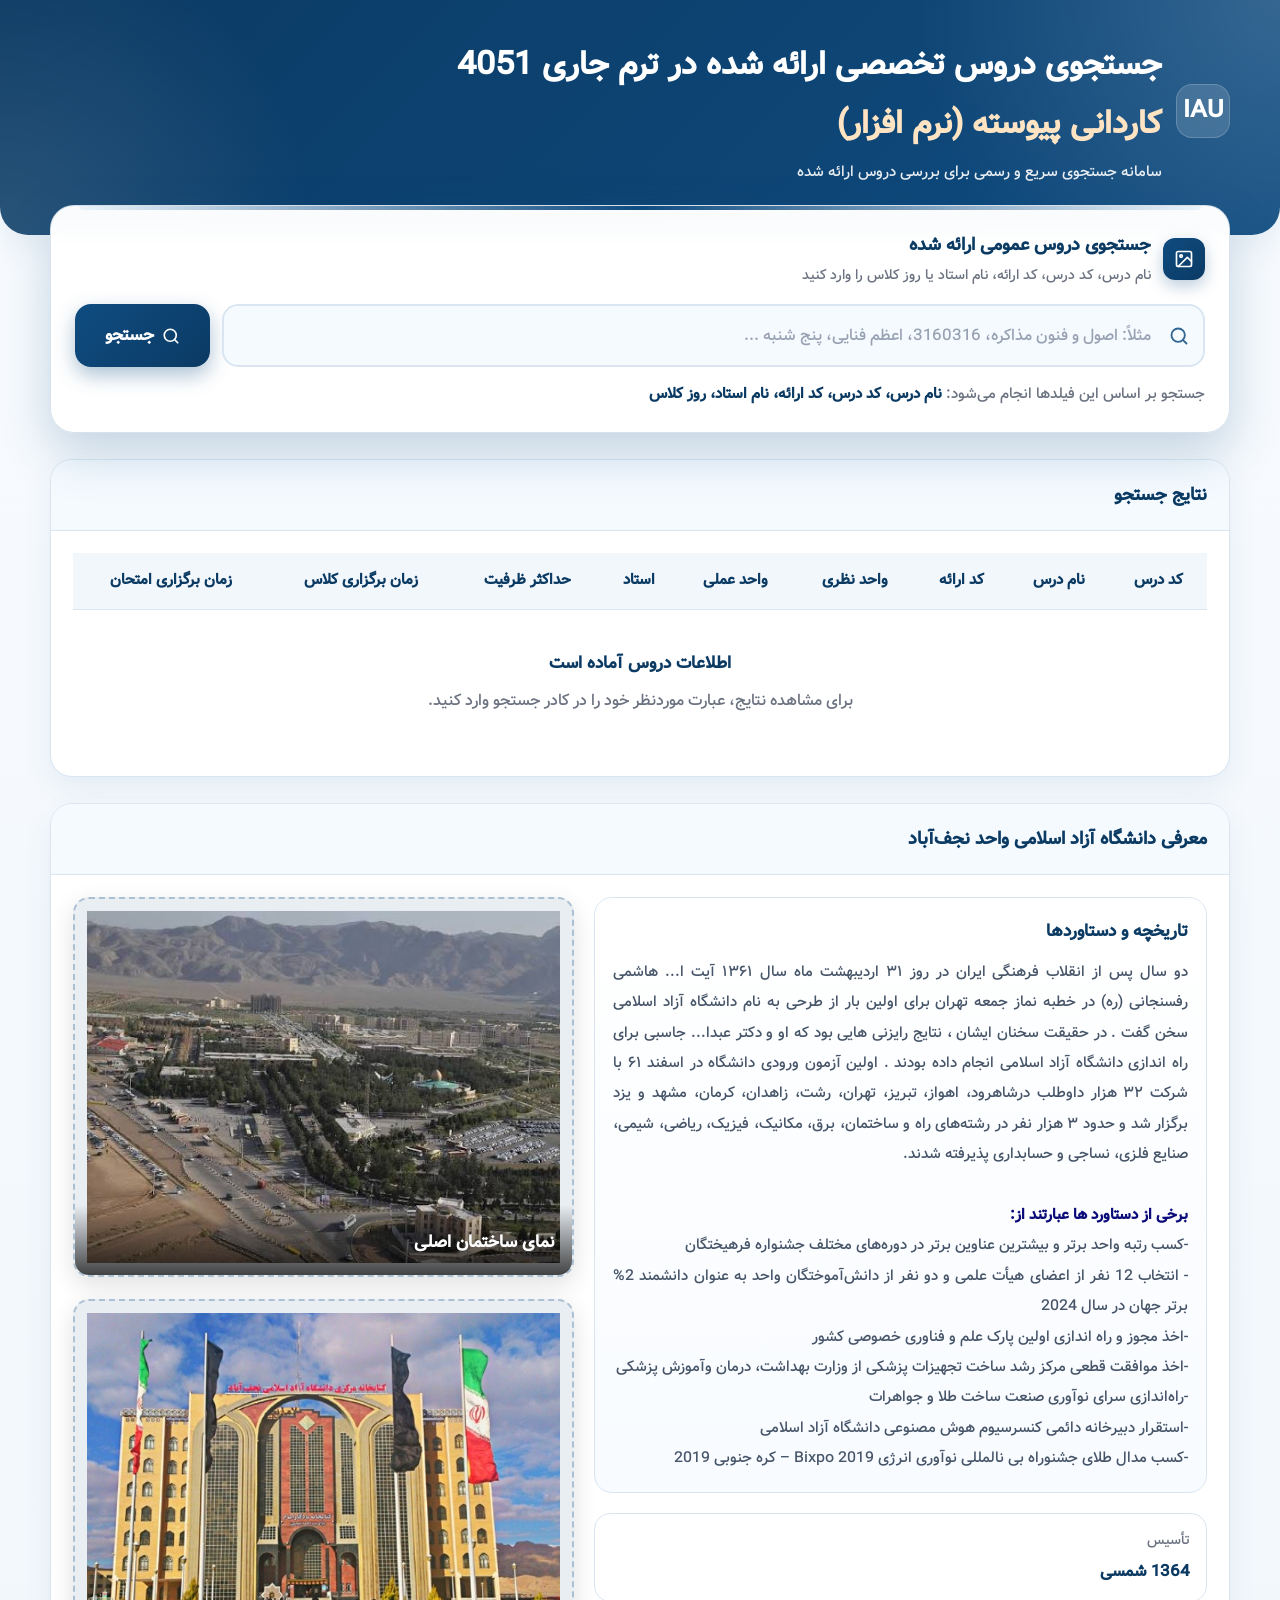
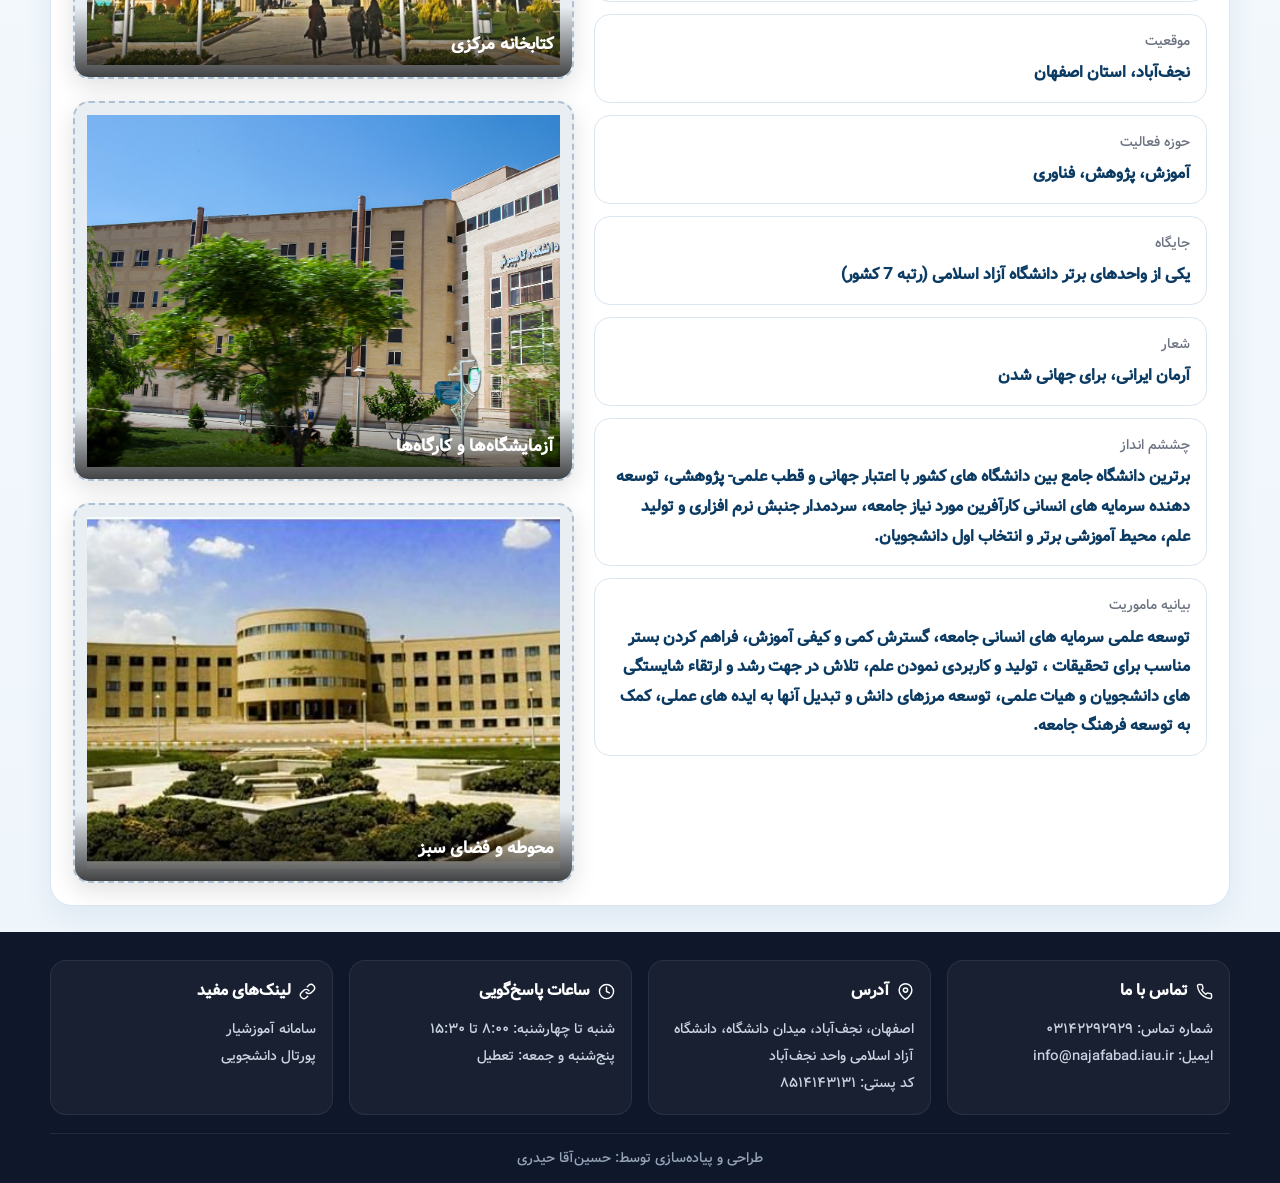
==== index.html @ 18e6585a "first commit" ====
<!DOCTYPE html>
<html lang="fa" dir="rtl">
<head>
  <meta charset="UTF-8" />
  <meta name="viewport" content="width=device-width, initial-scale=1.0" />
  <meta name="description" content="جستجوی سریع و رسمی دروس ارائه شده ترم 4051 دانشگاه آزاد اسلامی واحد نجف‌آباد؛ جستجو بر اساس نام درس، کد درس، نام استاد و روز کلاس." />
  <title>دروس تخصصی کاردانی پیوسته | ترم4051</title>

  <link rel="stylesheet" href="./style.css">

  <!-- <link rel="preconnect" href="https://fonts.googleapis.com">
  <link rel="preconnect" href="https://fonts.gstatic.com" crossorigin>
  <link href="https://fonts.googleapis.com/css2?family=Vazirmatn:wght@300;400;500;600;700;800&display=swap" rel="stylesheet"> -->

</head>
<body>

  <!-- ================= Header ================= -->
  <header class="hero">
    <div class="container hero-content">
      <div class="brand">
        <div class="brand-badge">IAU</div>
        <div class="brand-title">
          <h1>
            جستجوی دروس تخصصی ارائه شده در ترم جاری 4051
            <br>
            <strong style="color: bisque;">کاردانی پیوسته (نرم افزار)</strong>
          </h1>
          <p>سامانه جستجوی سریع و رسمی برای بررسی دروس ارائه شده</p>
        </div>
      </div>
    </div>
  </header>

  <main class="container">

    <!-- ================= Search ================= -->
    <section class="search-card" role="search">
      <div class="search-label">
        <span class="search-label-icon" aria-hidden="true">
          <svg width="20" height="20" viewBox="0 0 24 24" fill="none" stroke="currentColor" stroke-width="2" stroke-linecap="round" stroke-linejoin="round">
            <rect x="3" y="3" width="18" height="18" rx="2" ry="2"/>
            <circle cx="8.5" cy="8.5" r="1.5"/>
            <polyline points="21 15 16 10 5 21"/>
          </svg>
        </span>
        <div>
          <h2>جستجوی دروس عمومی ارائه شده</h2>
          <p>نام درس، کد درس، کد ارائه، نام استاد یا روز کلاس را وارد کنید</p>
        </div>
      </div>

      <div class="search-row">
        <div class="search-field">
          <span class="search-icon" aria-hidden="true">
            <svg width="20" height="20" viewBox="0 0 24 24" fill="none" stroke="currentColor" stroke-width="2.2" stroke-linecap="round" stroke-linejoin="round">
              <circle cx="11" cy="11" r="8"/>
              <line x1="21" y1="21" x2="16.65" y2="16.65"/>
            </svg>
          </span>
          <input
            type="text"
            id="searchInput"
            class="search-input"
            aria-label="عبارت جستجو"
            placeholder="مثلاً: اصول و فنون مذاکره، 3160316، اعظم فنایی، پنج شنبه ..."
          />
        </div>
        <button class="search-button" type="button" aria-label="انجام جستجو" id="searchButton">
          <svg width="18" height="18" viewBox="0 0 24 24" fill="none" stroke="currentColor" stroke-width="2.2" stroke-linecap="round" stroke-linejoin="round">
            <circle cx="11" cy="11" r="8"/>
            <line x1="21" y1="21" x2="16.65" y2="16.65"/>
          </svg>
          جستجو
        </button>
      </div>

      <!-- <div class="search-chips">
        <button type="button" class="chip" data-value="تحلیل و طراحی نرم افزار">تحلیل و طراحی نرم افزار</button>
        <button type="button" class="chip" data-value="7000031549">کد درس: 7000031549</button>
        <button type="button" class="chip" data-value="بهار ظاهردوست">بهار ظاهردوست</button>
        <button type="button" class="chip" data-value="پنج شنبه">پنج شنبه</button>
      </div> -->

      <div class="search-help">
        جستجو بر اساس این فیلدها انجام می‌شود:
        <strong>نام درس، کد درس، کد ارائه، نام استاد، روز کلاس</strong>
      </div>
    </section>

    <!-- ================= Table ================= -->
    <section class="section">
      <div class="section-header">
        <h2>نتایج جستجو</h2>
      </div>
      <div class="section-body">
        <div class="table-wrapper">
          <table>
            <thead>
              <tr>
                <th>کد درس</th>
                <th>نام درس</th>
                <th>کد ارائه</th>
                <th>واحد نظری</th>
                <th>واحد عملی</th>
                <th>استاد</th>
                <th>حداکثر ظرفیت</th>
                <th>زمان برگزاری کلاس</th>
                <th>زمان برگزاری امتحان</th>
              </tr>
            </thead>
            <tbody id="resultsBody">
              <!-- نتایج سرچ اینجا اضافه می‌شوند -->
            </tbody>
          </table>
        </div>

        <div class="empty-state" id="emptyState">
          <strong id="emptyStateTitle">در حال آماده‌سازی اطلاعات...</strong>
          <span id="emptyStateText">
            لطفاً چند لحظه صبر کنید تا فهرست دروس بارگیری شود.
          </span>
        </div>
      </div>
    </section>

    <!-- ================= About IAU Najafabad ================= -->
    <section class="section">
      <div class="section-header">
        <h2>معرفی دانشگاه آزاد اسلامی واحد نجف‌آباد</h2>
      </div>
      <div class="section-body about-grid">
        <div class="about-main">
          <div class="about-box">
            <h3>تاریخچه و دستاوردها</h3>
            <p>
              دو سال پس از انقلاب فرهنگی ایران در روز ۳۱ اردیبهشت ماه سال ۱۳۶۱ آیت ا... هاشمی رفسنجانی (ره) در خطبه نماز جمعه تهران برای اولین بار از طرحی به نام دانشگاه آزاد اسلامی سخن گفت . در حقیقت سخنان ایشان ، نتایج رایزنی هایی بود که او و دکتر عبدا... جاسبی برای راه اندازی دانشگاه آزاد اسلامی انجام داده بودند .

اولین آزمون ورودی دانشگاه در اسفند ۶۱ با شرکت ۳۲ هزار داوطلب درشاهرود، اهواز، تبریز، تهران، رشت، زاهدان، کرمان، مشهد و یزد برگزار شد و حدود ۳ هزار نفر در رشته‌های راه و ساختمان، برق، مکانیک، فیزیک، ریاضی، شیمی، صنایع فلزی، نساجی و حسابداری پذیرفته شدند.
              <br><br>
              <Strong style="color: rgb(11, 11, 122);">برخی از دستاورد ها عبارتند از:</Strong>
              <br>
              -کسب رتبه واحد برتر و بیشترین عناوین برتر در دوره‌های مختلف جشنواره فرهیختگان
              <br>
              - انتخاب 12 نفر از اعضای هیأت علمی و دو نفر از دانش‌آموختگان واحد به عنوان دانشمند 2% برتر جهان در سال 2024
              <br>
              -اخذ مجوز و راه اندازی اولین پارک علم و فناوری خصوصی کشور
              <br>
              -اخذ موافقت قطعی مرکز رشد ساخت تجهیزات پزشکی از وزارت بهداشت، درمان وآموزش پزشکی
              <br>
              -راه‌اندازی سرای نوآوری صنعت ساخت طلا و جواهرات
              <br>
              -استقرار دبیرخانه دائمی کنسرسیوم هوش مصنوعی دانشگاه آزاد اسلامی
              <br>
              -کسب مدال طلای جشنوراه بی نالمللی نوآوری انرژی Bixpo 2019 – کره جنوبی 2019

            </p>
          </div>

          <div class="stats">
            <div class="stat-item">
              <span>تأسیس</span>
              <strong>1364 شمسی</strong>
            </div>
            <div class="stat-item">
              <span>موقعیت</span>
              <strong>نجف‌آباد، استان اصفهان</strong>
            </div>
            <div class="stat-item">
              <span>حوزه فعالیت</span>
              <strong>آموزش، پژوهش، فناوری</strong>
            </div>
            <div class="stat-item">
              <span>جایگاه</span>
              <strong>یکی از واحدهای برتر دانشگاه آزاد اسلامی (رتبه 7 کشور)</strong>
            </div>
            <div class="stat-item">
              <span>شعار</span>
              <strong>آرمان ایرانی، برای جهانی شدن</strong>
            </div>
            <div class="stat-item">
              <span>چششم انداز</span>
              <strong>برترین دانشگاه جامع بین دانشگاه های کشور با اعتبار جهانی و قطب علمی- پژوهشی، توسعه دهنده سرمایه های انسانی کارآفرین مورد نیاز جامعه، سردمدار جنبش نرم افزاری و تولید علم، محیط آموزشی برتر و انتخاب اول دانشجویان.</strong>
            </div>
            <div class="stat-item">
              <span> بیانیه ماموریت</span>
              <strong>توسعه علمی سرمایه های انسانی جامعه، گسترش کمی و کیفی آموزش، فراهم کردن بستر مناسب برای تحقیقات ، تولید و كاربردی نمودن علم، تلاش در جهت رشد و ارتقاء شایستگی های دانشجویان و هیات علمی، توسعه مرزهای دانش و تبدیل آنها به ایده های عملی، کمک به توسعه فرهنگ جامعه.</strong>
            </div>
          </div>
        </div>

        <!-- گالری عکس‌های محیط دانشگاه -->
<div class="about-photos" style="
  display: grid;
  grid-template-columns: 1fr;
  gap: 22px;
  width: 100%;
  max-width: 900px;
  margin: 0 auto;
">

  <!-- عکس 1 -->
  <div class="about-photo" style="
    position: relative;
    width: 100%;
    height: clamp(220px, 32vw, 380px);
    overflow: hidden;
    border-radius: 16px;
    background: #e9eef3;
    box-shadow: 0 8px 24px rgba(0, 0, 0, 0.12);
  ">
    <img 
      src="./static/imgs/images1.jpg" 
      alt="نمای ساختمان اصلی دانشگاه آزاد نجف‌آباد"
      loading="lazy"
      style="
        width: 100%;
        height: 100%;
        display: block;
        object-fit: cover;
        object-position: center;
      "
    />

    <div style="
      position: absolute;
      inset: auto 0 0 0;
      padding: 22px 18px 16px;
      color: #fff;
      background: linear-gradient(to top, rgba(0, 0, 0, 0.72), transparent);
      font-size: 17px;
      font-weight: 700;
      text-align: right;
    ">
      نمای ساختمان اصلی
    </div>
  </div>

  <!-- عکس 2 -->
  <div class="about-photo" style="
      position: relative;
      width: 100%;
      height: clamp(220px, 32vw, 380px);
      overflow: hidden;
      border-radius: 16px;
      background: #e9eef3;
      box-shadow: 0 8px 24px rgba(0, 0, 0, 0.12);
    ">
      <img 
        src="./static/imgs/636139595465406327.jpg" 
        alt="کتابخانه مرکزی دانشگاه"
        loading="lazy"
        style="
          width: 100%;
          height: 100%;
          display: block;
          object-fit: cover;
          object-position: center;
        "
      />

      <div style="
        position: absolute;
        inset: auto 0 0 0;
        padding: 22px 18px 16px;
        color: #fff;
        background: linear-gradient(to top, rgba(0, 0, 0, 0.72), transparent);
        font-size: 17px;
        font-weight: 700;
        text-align: right;
      ">
        کتابخانه مرکزی
      </div>
    </div>

    <!-- عکس 3 -->
    <div class="about-photo" style="
      position: relative;
      width: 100%;
      height: clamp(220px, 32vw, 380px);
      overflow: hidden;
      border-radius: 16px;
      background: #e9eef3;
      box-shadow: 0 8px 24px rgba(0, 0, 0, 0.12);
    ">
      <img 
        src="./static/imgs/image.jpg" 
        alt="آزمایشگاه‌ها و کارگاه‌های تخصصی دانشگاه"
        loading="lazy"
        style="
          width: 100%;
          height: 100%;
          display: block;
          object-fit: cover;
          object-position: center;
        "
      />

      <div style="
        position: absolute;
        inset: auto 0 0 0;
        padding: 22px 18px 16px;
        color: #fff;
        background: linear-gradient(to top, rgba(0, 0, 0, 0.72), transparent);
        font-size: 17px;
        font-weight: 700;
        text-align: right;
      ">
        آزمایشگاه‌ها و کارگاه‌ها
      </div>
    </div>

    <!-- عکس 4 -->
    <div class="about-photo" style="
      position: relative;
      width: 100%;
      height: clamp(220px, 32vw, 380px);
      overflow: hidden;
      border-radius: 16px;
      background: #e9eef3;
      box-shadow: 0 8px 24px rgba(0, 0, 0, 0.12);
    ">
      <img 
        src="./static/imgs/دانشگاه+نجف+آباد.jpg" 
        alt="محوطه و فضای سبز دانشگاه"
        loading="lazy"
        style="
          width: 100%;
          height: 100%;
          display: block;
          object-fit: cover;
          object-position: center;
        "
      />

      <div style="
        position: absolute;
        inset: auto 0 0 0;
        padding: 22px 18px 16px;
        color: #fff;
        background: linear-gradient(to top, rgba(0, 0, 0, 0.72), transparent);
        font-size: 17px;
        font-weight: 700;
        text-align: right;
      ">
        محوطه و فضای سبز
      </div>
    </div>

  </div>

      </div>
    </section>

  </main>

  <!-- ================= Footer ================= -->
  <footer class="footer">
    <div class="container">
      <div class="footer-grid">
        <div class="footer-card">
          <h4>
            <svg width="17" height="17" viewBox="0 0 24 24" fill="none" stroke="currentColor" stroke-width="2" stroke-linecap="round" stroke-linejoin="round">
              <path d="M22 16.92v3a2 2 0 0 1-2.18 2 19.79 19.79 0 0 1-8.63-3.07 19.5 19.5 0 0 1-6-6 19.79 19.79 0 0 1-3.07-8.67A2 2 0 0 1 4.11 2h3a2 2 0 0 1 2 1.72 12.84 12.84 0 0 0 .7 2.81 2 2 0 0 1-.45 2.11L8.09 9.91a16 16 0 0 0 6 6l1.27-1.27a2 2 0 0 1 2.11-.45 12.84 12.84 0 0 0 2.81.7A2 2 0 0 1 22 16.92z"/>
            </svg>
            تماس با ما
          </h4>
          <p>شماره تماس: ۰۳۱۴۲۲۹۲۹۲۹</p>
          <p>ایمیل: info@najafabad.iau.ir</p>
        </div>

        <div class="footer-card">
          <h4>
            <svg width="17" height="17" viewBox="0 0 24 24" fill="none" stroke="currentColor" stroke-width="2" stroke-linecap="round" stroke-linejoin="round">
              <path d="M21 10c0 7-9 13-9 13s-9-6-9-13a9 9 0 0 1 18 0z"/>
              <circle cx="12" cy="10" r="3"/>
            </svg>
            آدرس
          </h4>
          <p>اصفهان، نجف‌آباد، میدان دانشگاه، دانشگاه آزاد اسلامی واحد نجف‌آباد</p>
          <p>کد پستی: ۸۵۱۴۱۴۳۱۳۱</p>
        </div>

        <div class="footer-card">
          <h4>
            <svg width="17" height="17" viewBox="0 0 24 24" fill="none" stroke="currentColor" stroke-width="2" stroke-linecap="round" stroke-linejoin="round">
              <circle cx="12" cy="12" r="10"/>
              <polyline points="12 6 12 12 16 14"/>
            </svg>
            ساعات پاسخ‌گویی
          </h4>
          <p>شنبه تا چهارشنبه: ۸:۰۰ تا ۱۵:۳۰</p>
          <p>پنج‌شنبه و جمعه: تعطیل</p>
        </div>

        <div class="footer-card">
          <h4>
            <svg width="17" height="17" viewBox="0 0 24 24" fill="none" stroke="currentColor" stroke-width="2" stroke-linecap="round" stroke-linejoin="round">
              <path d="M10 13a5 5 0 0 0 7.54.54l3-3a5 5 0 0 0-7.07-7.07l-1.72 1.71"/>
              <path d="M14 11a5 5 0 0 0-7.54-.54l-3 3a5 5 0 0 0 7.07 7.07l1.71-1.71"/>
            </svg>
            لینک‌های مفید
          </h4>
          <p><a href="https://edu.iau.ir" >سامانه آموزشیار</a></p>
          <p><a href="#" >پورتال دانشجویی</a></p>
        </div>
      </div>

      <div class="designer">
        طراحی و پیاده‌سازی توسط: حسین‌آقا حیدری
      </div>
    </div>
  </footer>

  <script src="./script.js"></script>


</body>
</html>
---- style.css ----
:root {
    --blue: #0f4c81;
    --blue-dark: #0b3a63;
    --blue-light: #eaf3fb;
    --blue-soft: #f5faff;
    --border: #d9e6f2;
    --text: #1f2937;
    --muted: #6b7280;
    --shadow: 0 12px 30px rgba(15, 76, 129, 0.08);
}
@font-face {
    font-family: Vazirmatn;
    src: url(static/fonts/Vazir-Medium.woff) format("woff");
}

* {
    box-sizing: border-box;
}

body {
    margin: 0;
    font-family: "Vazirmatn", Tahoma, sans-serif;
    background: linear-gradient(180deg, #f8fbfe 0%, #eef5fb 100%);
    color: var(--text);
    line-height: 1.85;
}

.container {
    width: min(1180px, calc(100% - 24px));
    margin: 0 auto;
}

/* ================= Header ================= */
.hero {
    background: linear-gradient(135deg, var(--blue-dark), var(--blue));
    color: #fff;
    padding: 36px 24px 48px;
    border-radius: 0 0 28px 28px;
    box-shadow: var(--shadow);
    position: relative;
    overflow: hidden;
}

.hero::before {
    content: "";
    position: absolute;
    inset: 0;
    background:
    radial-gradient(circle at top right, rgba(255,255,255,0.16), transparent 28%),
    radial-gradient(circle at bottom left, rgba(255,255,255,0.12), transparent 24%);
    pointer-events: none;
}

.hero-content {
    position: relative;
    z-index: 1;
    display: grid;
    gap: 18px;
}

.brand {
    display: flex;
    align-items: center;
    gap: 14px;
    flex-wrap: wrap;
}

.brand-badge {
    width: 54px;
    height: 54px;
    border-radius: 16px;
    background: rgba(255,255,255,0.14);
    display: grid;
    place-items: center;
    font-size: 1.5rem;
    font-weight: 800;
    border: 1px solid rgba(255,255,255,0.18);
    backdrop-filter: blur(6px);
}

.brand-title {
    display: grid;
    gap: 4px;
}

.brand-title h1 {
    margin: 0;
    font-size: clamp(1.35rem, 3vw, 2rem);
    font-weight: 800;
}

.brand-title p {
    margin: 0;
    opacity: 0.9;
    font-size: 0.95rem;
}

/* ================= Search (UX Improved) ================= */
.search-card {
    margin-top: -30px;
    background: rgba(255, 255, 255, 0.98);
    border: 1px solid rgba(15, 76, 129, 0.16);
    border-radius: 24px;
    box-shadow: 0 20px 50px rgba(15, 76, 129, 0.22);
    padding: 24px;
    backdrop-filter: blur(10px);
    position: relative;
    z-index: 5;
}

.search-card::before {
    content: "";
    position: absolute;
    top: 0;
    right: 28px;
    left: 28px;
    height: 4px;
    border-radius: 0 0 8px 8px;
    background: linear-gradient(90deg, var(--blue-light), var(--blue), var(--blue-light));
}

.search-label {
    display: flex;
    align-items: center;
    gap: 12px;
    margin-bottom: 16px;
}

.search-label-icon {
    width: 42px;
    height: 42px;
    border-radius: 12px;
    background: linear-gradient(135deg, var(--blue), var(--blue-dark));
    display: grid;
    place-items: center;
    color: #fff;
    flex-shrink: 0;
    box-shadow: 0 6px 16px rgba(15, 76, 129, 0.28);
}

.search-label h2 {
    margin: 0;
    font-size: 1.1rem;
    color: var(--blue-dark);
    font-weight: 800;
}

.search-label p {
    margin: 0;
    font-size: 0.88rem;
    color: var(--muted);
}

.search-row {
    display: grid;
    grid-template-columns: 1fr auto;
    gap: 12px;
    align-items: stretch;
}

.search-field {
    position: relative;
}

.search-icon {
    position: absolute;
    top: 50%;
    transform: translateY(-50%);
    right: 16px;
    color: var(--blue);
    pointer-events: none;
    display: grid;
    place-items: center;
    opacity: 0.85;
}

.search-input {
    width: 100%;
    border: 2px solid var(--border);
    border-radius: 16px;
    padding: 17px 52px 17px 18px;
    font-size: 1.02rem;
    font-family: inherit;
    outline: none;
    background: var(--blue-soft);
    color: var(--text);
    transition: 0.25s ease;
}

.search-input::placeholder {
    color: #98a2b3;
}

.search-input:focus {
    border-color: var(--blue);
    background: #fff;
    box-shadow: 0 0 0 5px rgba(15, 76, 129, 0.14);
}

.search-button {
    border: none;
    background: linear-gradient(135deg, var(--blue) 0%, var(--blue-dark) 100%);
    color: #fff;
    padding: 16px 30px;
    border-radius: 16px;
    font-family: inherit;
    font-size: 1.05rem;
    font-weight: 800;
    cursor: pointer;
    display: inline-flex;
    align-items: center;
    justify-content: center;
    gap: 8px;
    box-shadow: 0 8px 20px rgba(15, 76, 129, 0.35);
    transition: 0.25s ease;
}

.search-button:hover {
    transform: translateY(-2px);
    box-shadow: 0 12px 26px rgba(15, 76, 129, 0.42);
}

.search-button:active {
    transform: translateY(0);
}

.search-chips {
    display: flex;
    flex-wrap: wrap;
    gap: 8px;
    margin-top: 14px;
}

.chip {
    border: 1px solid var(--border);
    background: #fff;
    color: var(--blue-dark);
    font-family: inherit;
    font-size: 0.85rem;
    border-radius: 999px;
    padding: 6px 14px;
    cursor: pointer;
    transition: 0.2s ease;
}

.chip:hover {
    background: var(--blue);
    border-color: var(--blue);
    color: #fff;
}

.search-help {
    margin-top: 14px;
    display: flex;
    align-items: center;
    flex-wrap: wrap;
    color: var(--muted);
    font-size: 0.92rem;
}

.search-help strong {
    color: var(--blue-dark);
    margin-right: 4px;
}

/* ================= Sections ================= */
.section {
    margin-top: 26px;
    background: #fff;
    border: 1px solid var(--border);
    border-radius: 22px;
    box-shadow: var(--shadow);
    overflow: hidden;
}

.section-header {
    padding: 18px 22px;
    border-bottom: 1px solid var(--border);
    background: var(--blue-soft);
}

.section-header h2 {
    margin: 0;
    color: var(--blue-dark);
    font-size: 1.15rem;
    font-weight: 800;
}

.section-body {
    padding: 22px;
}

/* ================= Table ================= */
.table-wrapper {
    overflow-x: auto;
}

table {
    width: 100%;
    border-collapse: collapse;
    min-width: 1100px;
}

thead th {
    background: #f2f7fc;
    color: var(--blue-dark);
    text-align: center;
    font-size: 0.92rem;
    font-weight: 800;
    padding: 14px 12px;
    border-bottom: 1px solid var(--border);
    white-space: nowrap;
}

tbody td {
    padding: 14px 12px;
    text-align: center;
    border-bottom: 1px solid #edf2f7;
    font-size: 0.92rem;
    color: #334155;
    white-space: nowrap;
}

tbody tr:hover {
    background: #f8fbff;
}

.empty-state {
    text-align: center;
    padding: 38px 20px;
    color: var(--muted);
    font-size: 0.98rem;
}

.empty-state strong {
    display: block;
    margin-bottom: 8px;
    color: var(--blue-dark);
    font-size: 1.05rem;
}

/* ================= About ================= */
.about-grid {
    display: grid;
    grid-template-columns: 1.1fr 0.9fr;
    gap: 20px;
    align-items: start;
}

.about-main {
    display: grid;
    gap: 20px;
}

.about-box {
    background: linear-gradient(180deg, #ffffff 0%, #f8fbff 100%);
    border: 1px solid var(--border);
    border-radius: 18px;
    padding: 18px;
}

.about-box h3 {
    margin: 0 0 10px;
    color: var(--blue-dark);
    font-size: 1.05rem;
}

.about-box p {
    margin: 0;
    color: #475569;
    font-size: 0.95rem;
    line-height: 2;
    text-align: justify;
}

.stats {
    display: grid;
    gap: 12px;
}

.stat-item {
    background: #fff;
    border: 1px solid var(--border);
    border-radius: 16px;
    padding: 14px 16px;
}

.stat-item span {
    display: block;
    color: var(--muted);
    font-size: 0.86rem;
    margin-bottom: 4px;
}

.stat-item strong {
    color: var(--blue-dark);
    font-size: 1rem;
}

/* ================= About: Photo Gallery ================= */
.about-photos {
    display: grid;
    grid-template-columns: repeat(2, 1fr);
    gap: 12px;
}

.about-photo {
    aspect-ratio: 4 / 3;
    border-radius: 16px;
    overflow: hidden;
    border: 2px dashed rgba(15, 76, 129, 0.28);
    background: linear-gradient(160deg, #eef6fd 0%, #e2edf8 100%);
    display: grid;
    place-items: center;
    text-align: center;
    padding: 12px;
    color: var(--blue);
}

.photo-content {
    display: grid;
    gap: 6px;
    justify-items: center;
}

.photo-content svg {
    opacity: 0.55;
}

.photo-content span {
    display: block;
    font-size: 0.8rem;
    font-weight: 600;
    color: var(--blue-dark);
    opacity: 0.75;
}

/* ================= Footer ================= */
.footer {
    margin-top: 26px;
    background: #0f172a;
    color: #e2e8f0;
    padding: 28px 0 12px;
}

.footer-grid {
    display: grid;
    grid-template-columns: repeat(4, 1fr);
    gap: 16px;
}

.footer-card {
    background: rgba(255,255,255,0.04);
    border: 1px solid rgba(255,255,255,0.08);
    border-radius: 16px;
    padding: 16px;
}

.footer-card h4 {
    margin: 0 0 10px;
    color: #fff;
    font-size: 0.98rem;
    display: flex;
    align-items: center;
    gap: 8px;
}

.footer-card h4 svg {
    color: #fff;
    flex-shrink: 0;
}

.footer-card p {
    margin: 0;
    font-size: 0.9rem;
    line-height: 1.9;
    color: #cbd5e1;
}

.footer-card p a {
    color: inherit;
    text-decoration: none;
    transition: 0.2s ease;
}

.footer-card p a:hover {
    color: #fff;
    text-decoration: underline;
}

.designer {
    margin-top: 18px;
    text-align: center;
    color: #94a3b8;
    font-size: 0.85rem;
    border-top: 1px solid rgba(255,255,255,0.08);
    padding-top: 12px;
}

/* ================= Responsive ================= */
@media (max-width: 900px) {
    .about-grid,
    .footer-grid {
    grid-template-columns: 1fr;
    }

    .search-row {
    grid-template-columns: 1fr;
    }

    .search-button {
    width: 100%;
    }
}

@media (max-width: 640px) {
    .hero {
    padding: 28px 18px 44px;
    border-radius: 0 0 22px 22px;
    }

    .search-card,
    .section-body {
    padding: 16px;
    }

    .section-header {
    padding: 16px;
    }

    .search-chips {
    flex-wrap: nowrap;
    overflow-x: auto;
    padding-bottom: 6px;
    -webkit-overflow-scrolling: touch;
    }

    .chip {
    flex-shrink: 0;
    }

    .about-photos {
    gap: 8px;
    }
}
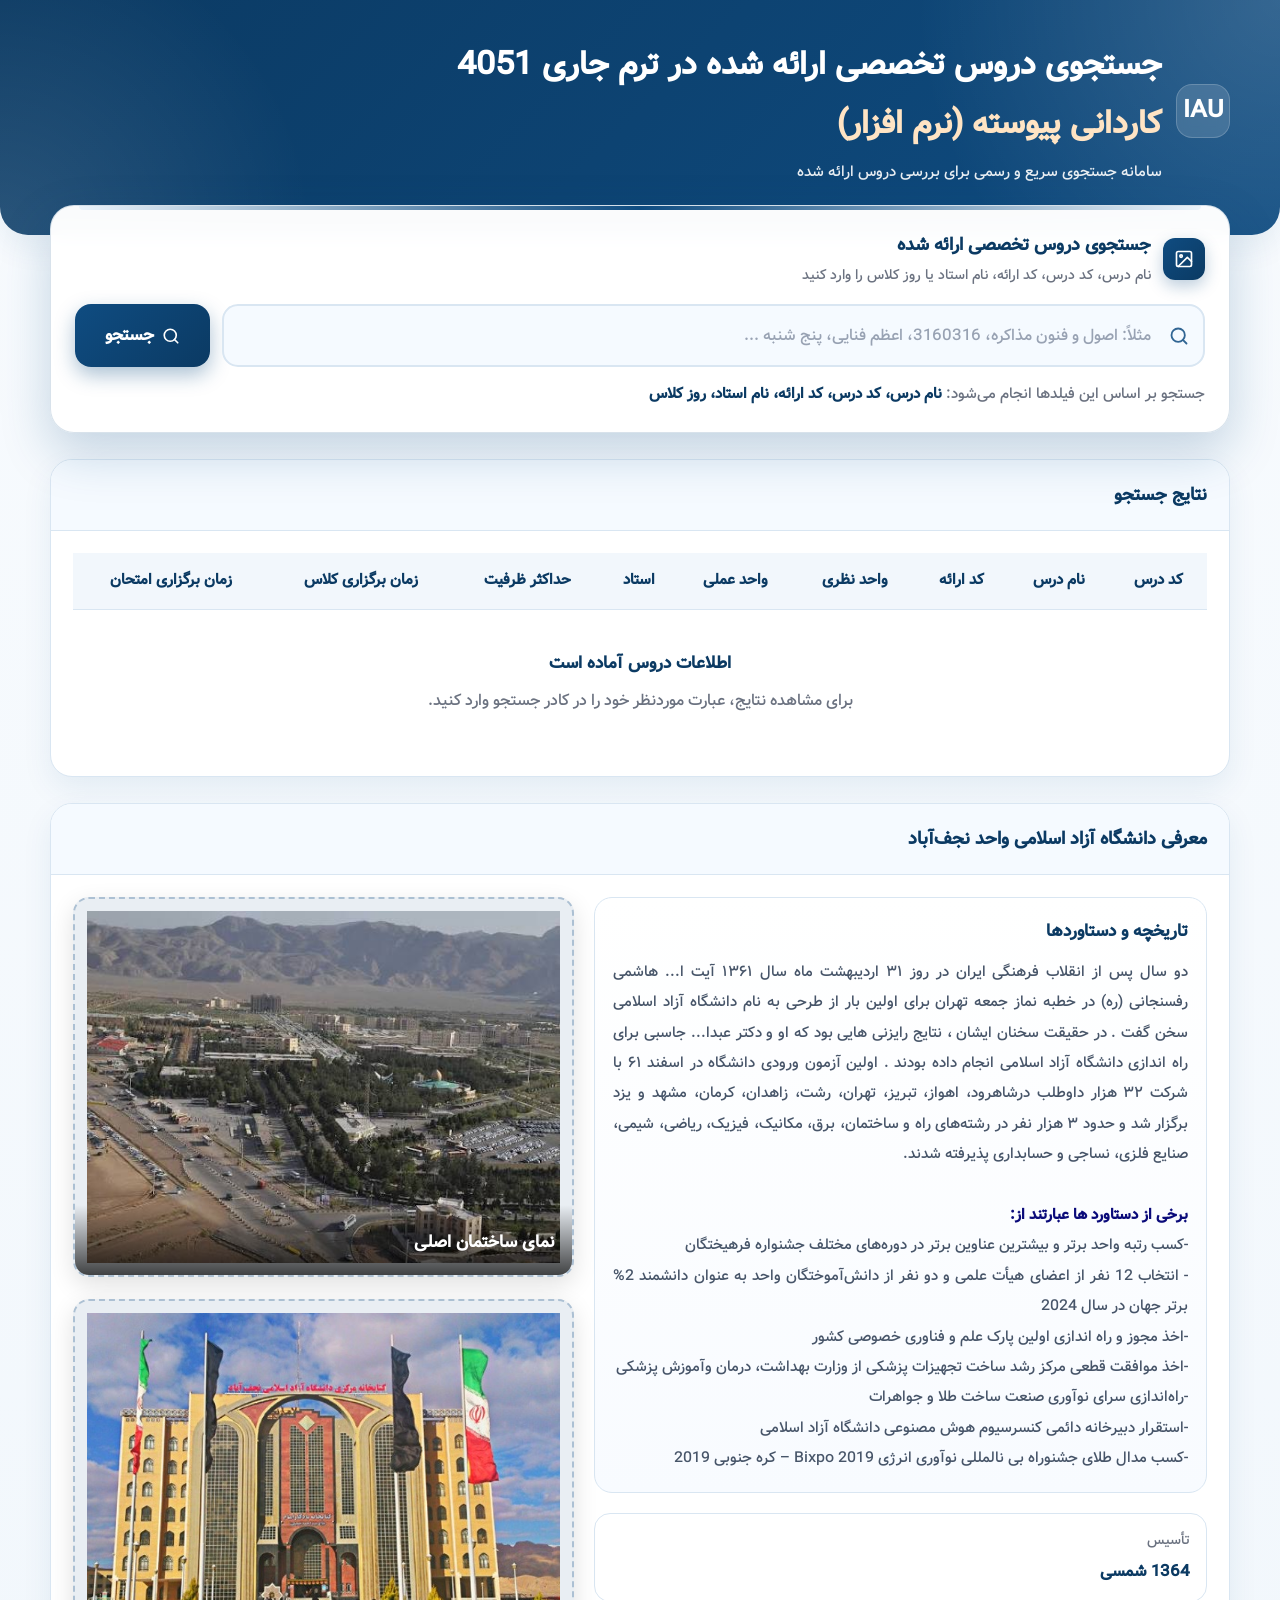
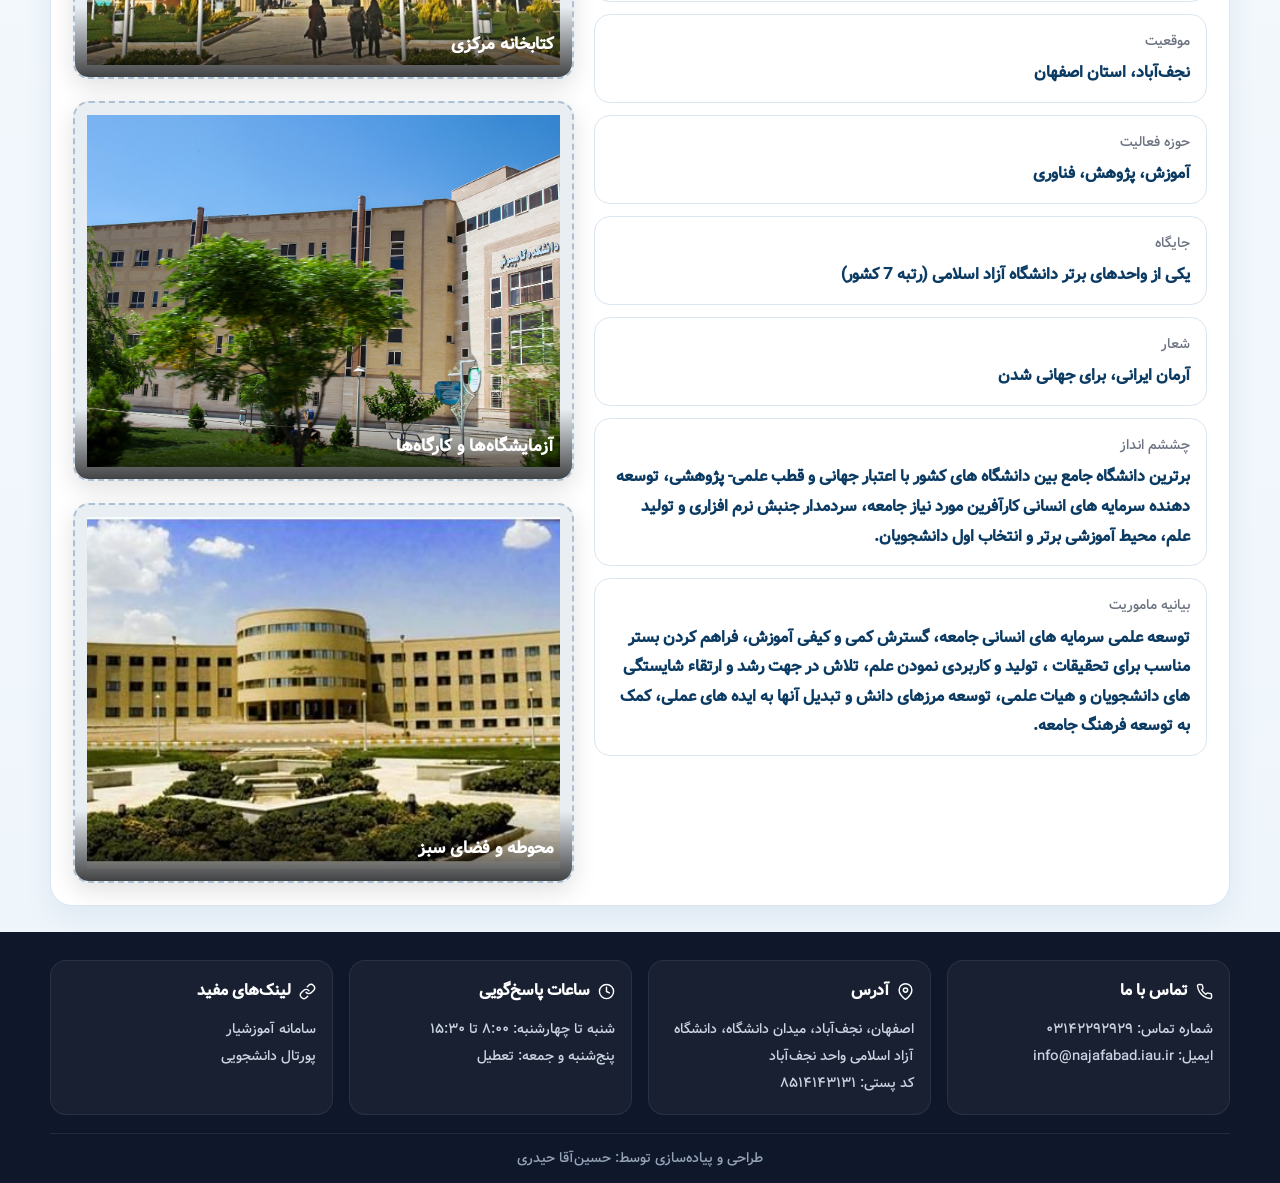
==== commit aa942746: "Update index.html Update Website text" ====
--- a/index.html
+++ b/index.html
@@ -45,7 +45,7 @@
           </svg>
         </span>
         <div>
-          <h2>جستجوی دروس عمومی ارائه شده</h2>
+          <h2>جستجوی دروس تخصصی ارائه شده</h2>
           <p>نام درس، کد درس، کد ارائه، نام استاد یا روز کلاس را وارد کنید</p>
         </div>
       </div>
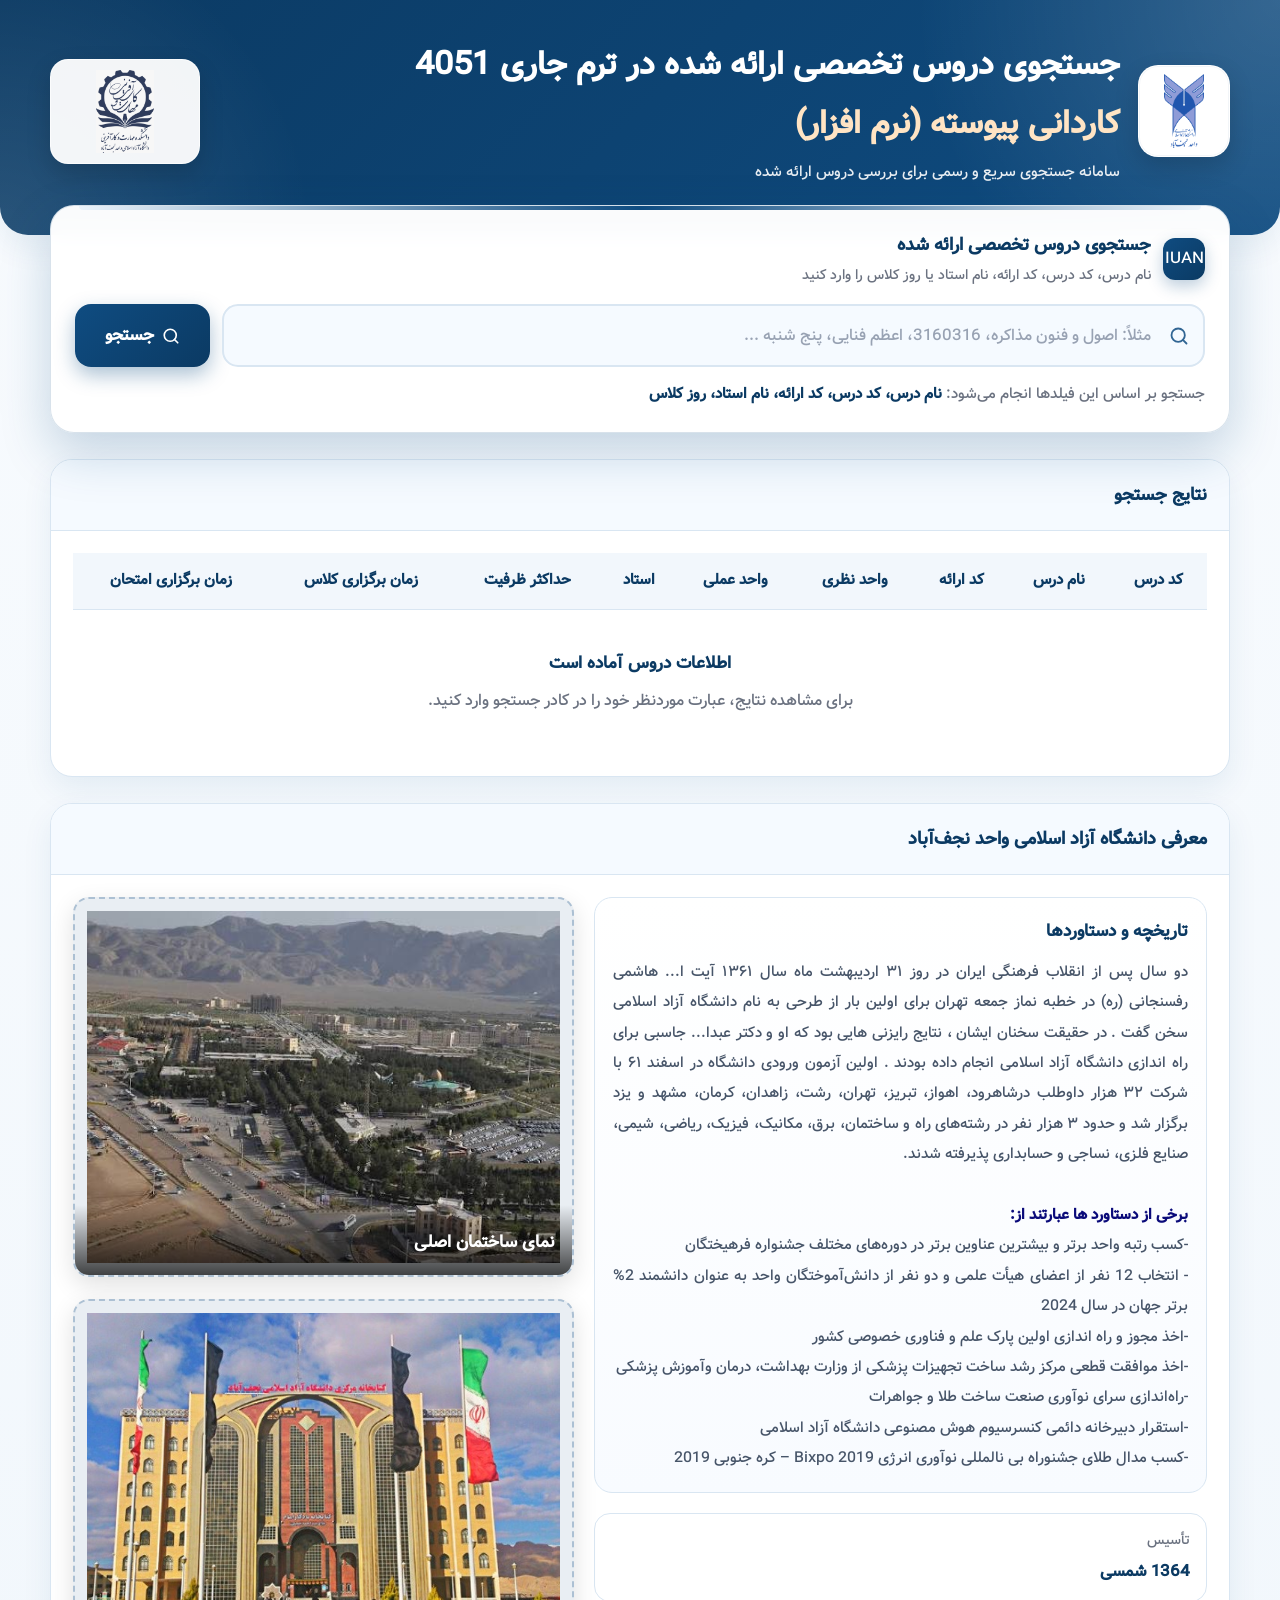
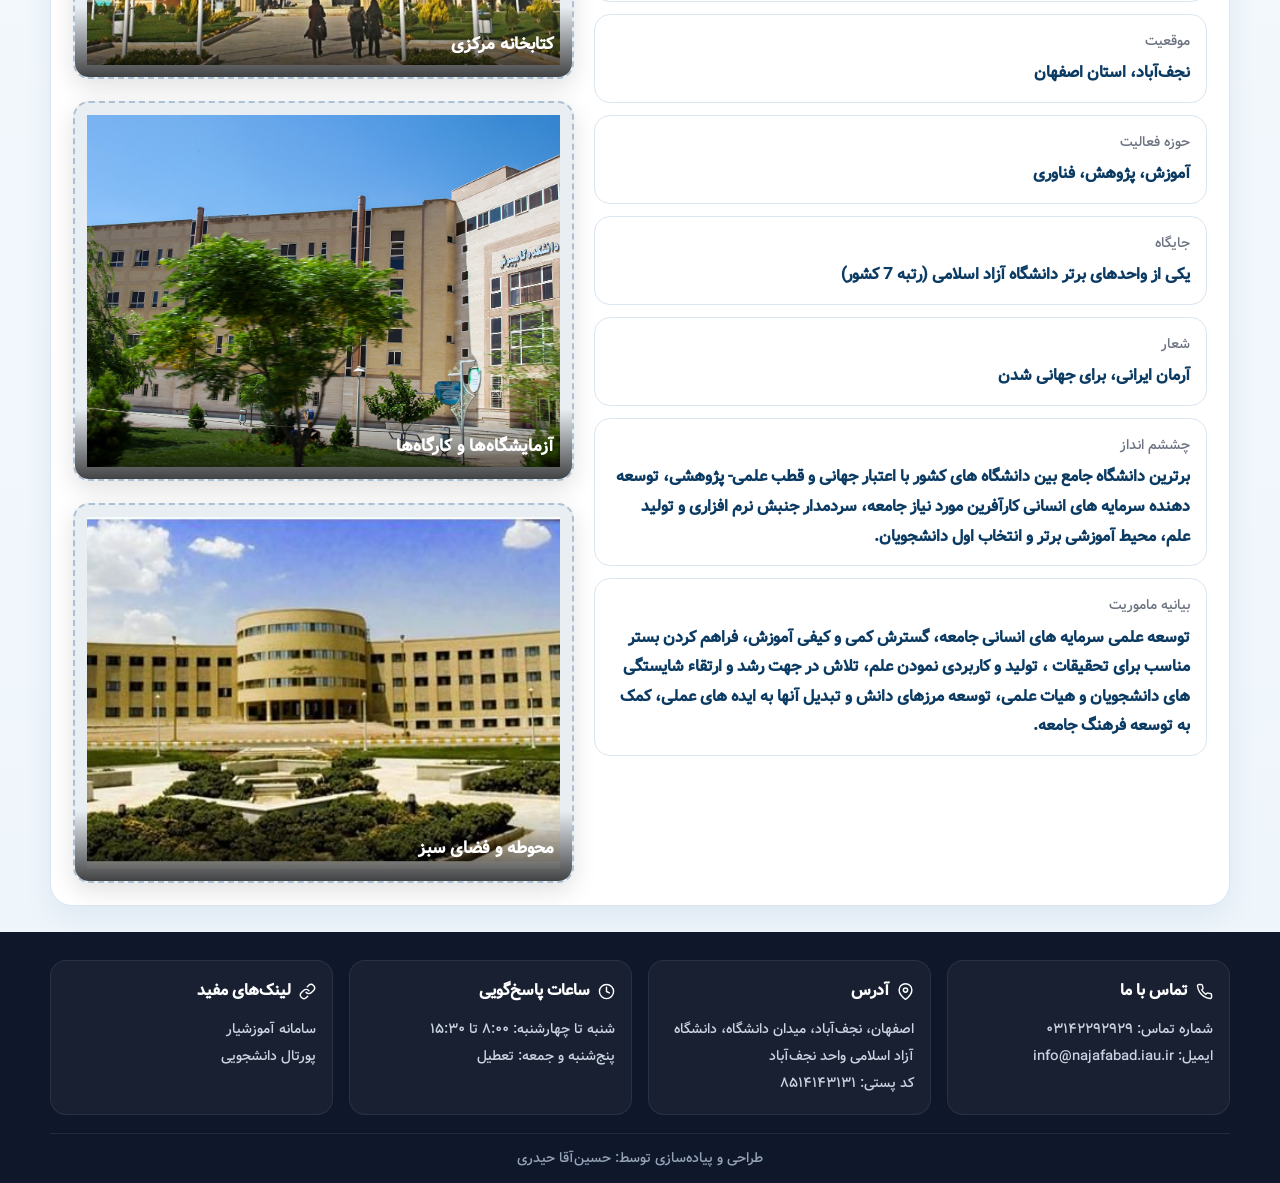
==== commit fc8ce082: "add logo university in header" ====
--- a/index.html
+++ b/index.html
@@ -16,19 +16,45 @@
 <body>
 
   <!-- ================= Header ================= -->
-  <header class="hero">
+   <header class="hero">
     <div class="container hero-content">
+
+      <!-- بخش لوگوی دانشگاه آزاد و عنوان اصلی -->
       <div class="brand">
-        <div class="brand-badge">IAU</div>
+
+        <!-- لوگوی دانشگاه آزاد؛ جایگزین IAUN -->
+        <div class="brand-badge">
+          <img
+            src="./static/imgs/logos/IAUN_logo.png"
+            alt="لوگوی دانشگاه آزاد اسلامی واحد نجف‌آباد"
+          >
+        </div>
+
+        <!-- عنوان هدر -->
         <div class="brand-title">
           <h1>
             جستجوی دروس تخصصی ارائه شده در ترم جاری 4051
             <br>
-            <strong style="color: bisque;">کاردانی پیوسته (نرم افزار)</strong>
+            <strong class="hero-highlight">
+              کاردانی پیوسته (نرم افزار)
+            </strong>
           </h1>
-          <p>سامانه جستجوی سریع و رسمی برای بررسی دروس ارائه شده</p>
-        </div>
-      </div>
+
+          <p>
+            سامانه جستجوی سریع و رسمی برای بررسی دروس ارائه شده
+          </p>
+        </div>
+
+      </div>
+
+      <!-- لوگوی دانشکده مهارت -->
+      <div class="faculty-logo">
+        <img
+          src="./static/imgs/logos/WhatsApp Image 2022-02-06 at 07.01.32.jpeg"
+          alt="لوگوی دانشکده مهارت و کارآفرینی"
+        >
+      </div>
+
     </div>
   </header>
 
@@ -38,11 +64,12 @@
     <section class="search-card" role="search">
       <div class="search-label">
         <span class="search-label-icon" aria-hidden="true">
-          <svg width="20" height="20" viewBox="0 0 24 24" fill="none" stroke="currentColor" stroke-width="2" stroke-linecap="round" stroke-linejoin="round">
+          <!-- <svg width="20" height="20" viewBox="0 0 24 24" fill="none" stroke="currentColor" stroke-width="2" stroke-linecap="round" stroke-linejoin="round">
             <rect x="3" y="3" width="18" height="18" rx="2" ry="2"/>
             <circle cx="8.5" cy="8.5" r="1.5"/>
             <polyline points="21 15 16 10 5 21"/>
-          </svg>
+          </svg> -->
+          IUAN
         </span>
         <div>
           <h2>جستجوی دروس تخصصی ارائه شده</h2>
--- a/style.css
+++ b/style.css
@@ -41,46 +41,82 @@
     overflow: hidden;
 }
 
+/* افکت‌های تزئینی پس‌زمینه */
 .hero::before {
     content: "";
     position: absolute;
     inset: 0;
+
     background:
-    radial-gradient(circle at top right, rgba(255,255,255,0.16), transparent 28%),
-    radial-gradient(circle at bottom left, rgba(255,255,255,0.12), transparent 24%);
+        radial-gradient(
+            circle at top right,
+            rgba(255, 255, 255, 0.16),
+            transparent 28%
+        ),
+        radial-gradient(
+            circle at bottom left,
+            rgba(255, 255, 255, 0.12),
+            transparent 24%
+        );
+
     pointer-events: none;
 }
 
+/* چیدمان کلی محتویات هدر */
 .hero-content {
     position: relative;
     z-index: 1;
-    display: grid;
+
+    display: flex;
+    align-items: center;
+    justify-content: space-between;
+    gap: 28px;
+}
+
+/* لوگوی دانشگاه آزاد + نوشته‌های هدر */
+.brand {
+    display: flex;
+    align-items: center;
     gap: 18px;
-}
-
-.brand {
-    display: flex;
-    align-items: center;
-    gap: 14px;
-    flex-wrap: wrap;
-}
-
+    flex: 1;
+    min-width: 0;
+}
+
+/* قاب سفید لوگوی دانشگاه آزاد */
 .brand-badge {
-    width: 54px;
-    height: 54px;
-    border-radius: 16px;
-    background: rgba(255,255,255,0.14);
-    display: grid;
-    place-items: center;
-    font-size: 1.5rem;
-    font-weight: 800;
-    border: 1px solid rgba(255,255,255,0.18);
-    backdrop-filter: blur(6px);
+    width: 92px;
+    height: 92px;
+    flex: 0 0 92px;
+
+    padding: 8px;
+    border-radius: 20px;
+
+    background: #ffffff;
+    border: 1px solid rgba(255, 255, 255, 0.75);
+
+    display: flex;
+    align-items: center;
+    justify-content: center;
+
+    box-shadow:
+        0 10px 24px rgba(0, 0, 0, 0.16),
+        inset 0 0 0 1px rgba(18, 59, 122, 0.05);
+}
+
+/* خود تصویر لوگوی دانشگاه آزاد */
+.brand-badge img {
+    display: block;
+    width: 100%;
+    height: 100%;
+
+    object-fit: contain;
+    object-position: center;
 }
 
 .brand-title {
     display: grid;
     gap: 4px;
+    min-width: 0;
 }
 
 .brand-title h1 {
@@ -89,10 +125,50 @@
     font-weight: 800;
 }
 
+/* عبارت کاردانی پیوسته */
+.hero-highlight {
+    display: inline-block;
+    color: bisque;
+    font-weight: 900;
+}
+
 .brand-title p {
     margin: 0;
     opacity: 0.9;
     font-size: 0.95rem;
+}
+
+/* قاب لوگوی دانشکده مهارت */
+.faculty-logo {
+    width: 150px;
+    height: 105px;
+    flex: 0 0 150px;
+
+    padding: 10px;
+    border-radius: 18px;
+
+    /*
+      برای اینکه لوگوی دانشکده روی هدر آبی
+      خوانا و واضح نمایش داده شود
+    */
+    background: rgba(255, 255, 255, 0.95);
+    border: 1px solid rgba(255, 255, 255, 0.7);
+
+    display: flex;
+    align-items: center;
+    justify-content: center;
+
+    box-shadow: 0 10px 24px rgba(0, 0, 0, 0.16);
+}
+
+/* تصویر لوگوی دانشکده مهارت */
+.faculty-logo img {
+    display: block;
+    width: 100%;
+    height: 100%;
+
+    object-fit: contain;
+    object-position: center;
 }
 
 /* ================= Search (UX Improved) ================= */
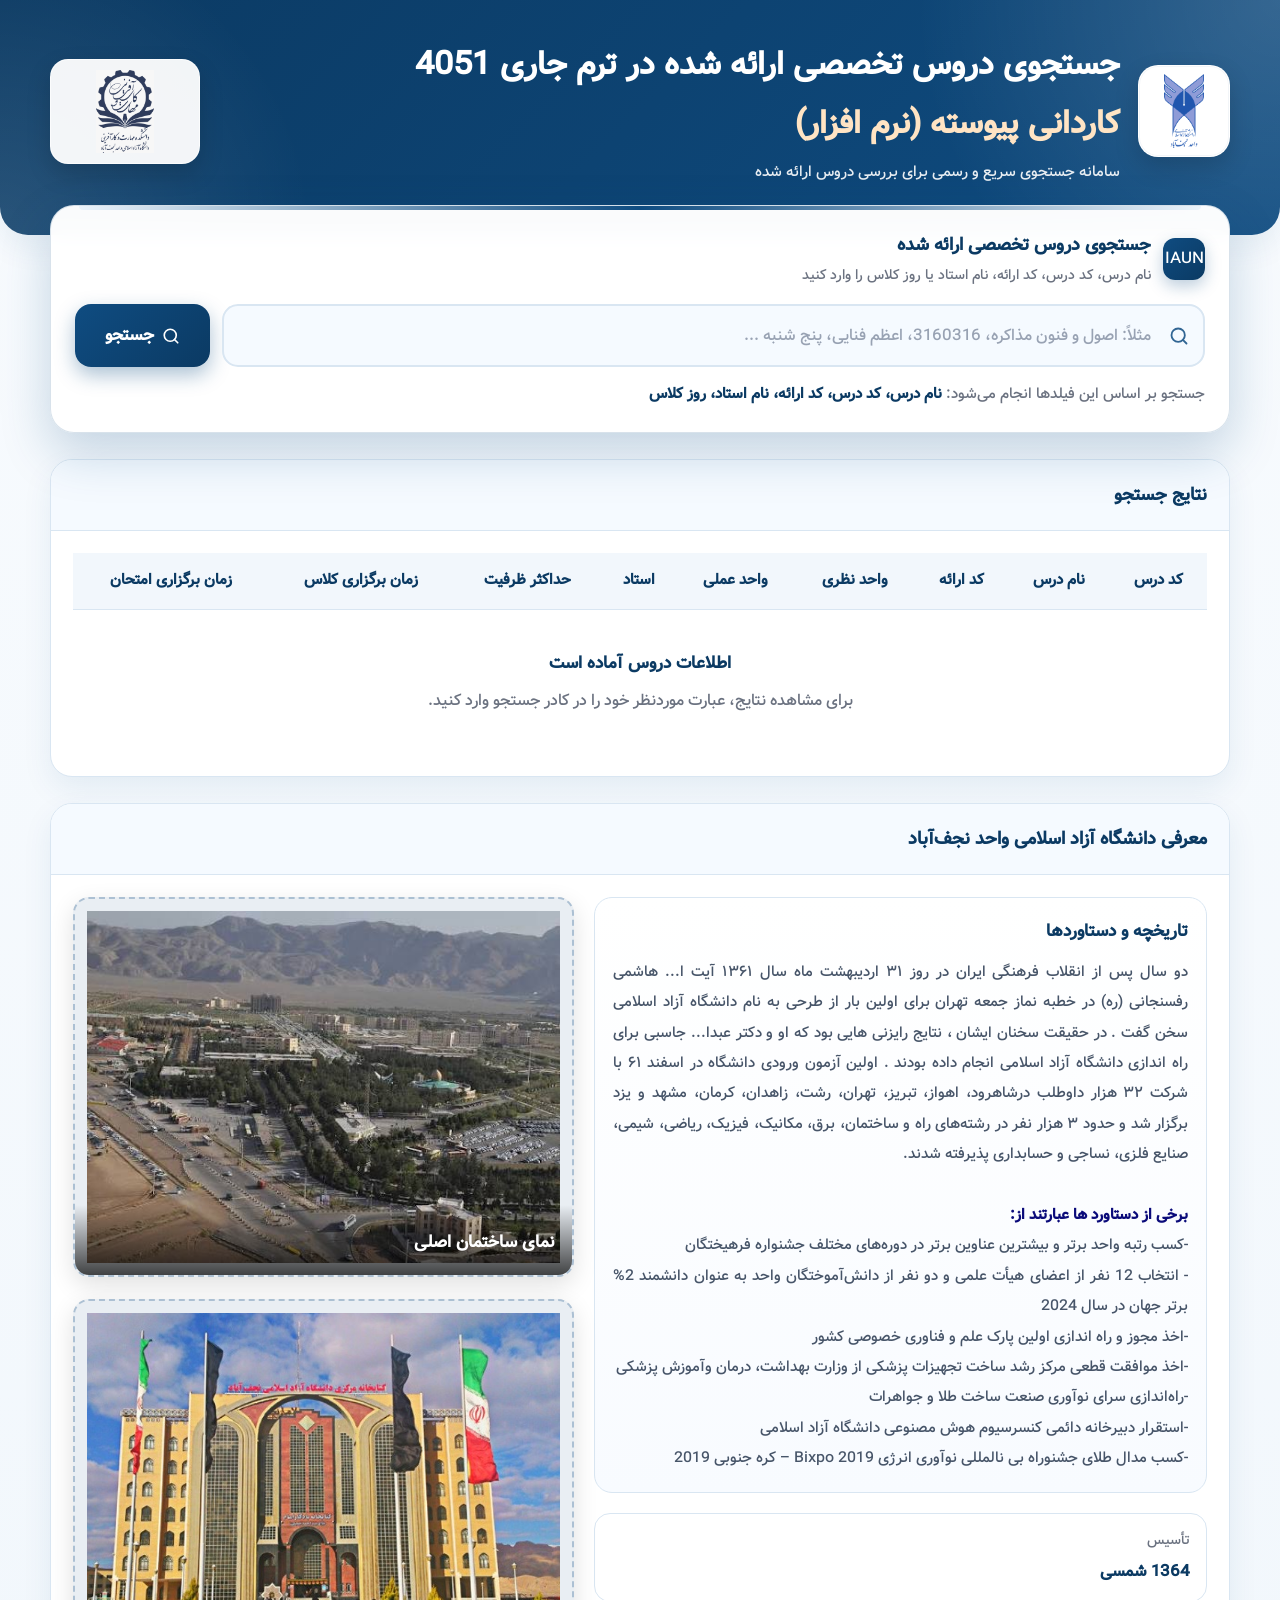
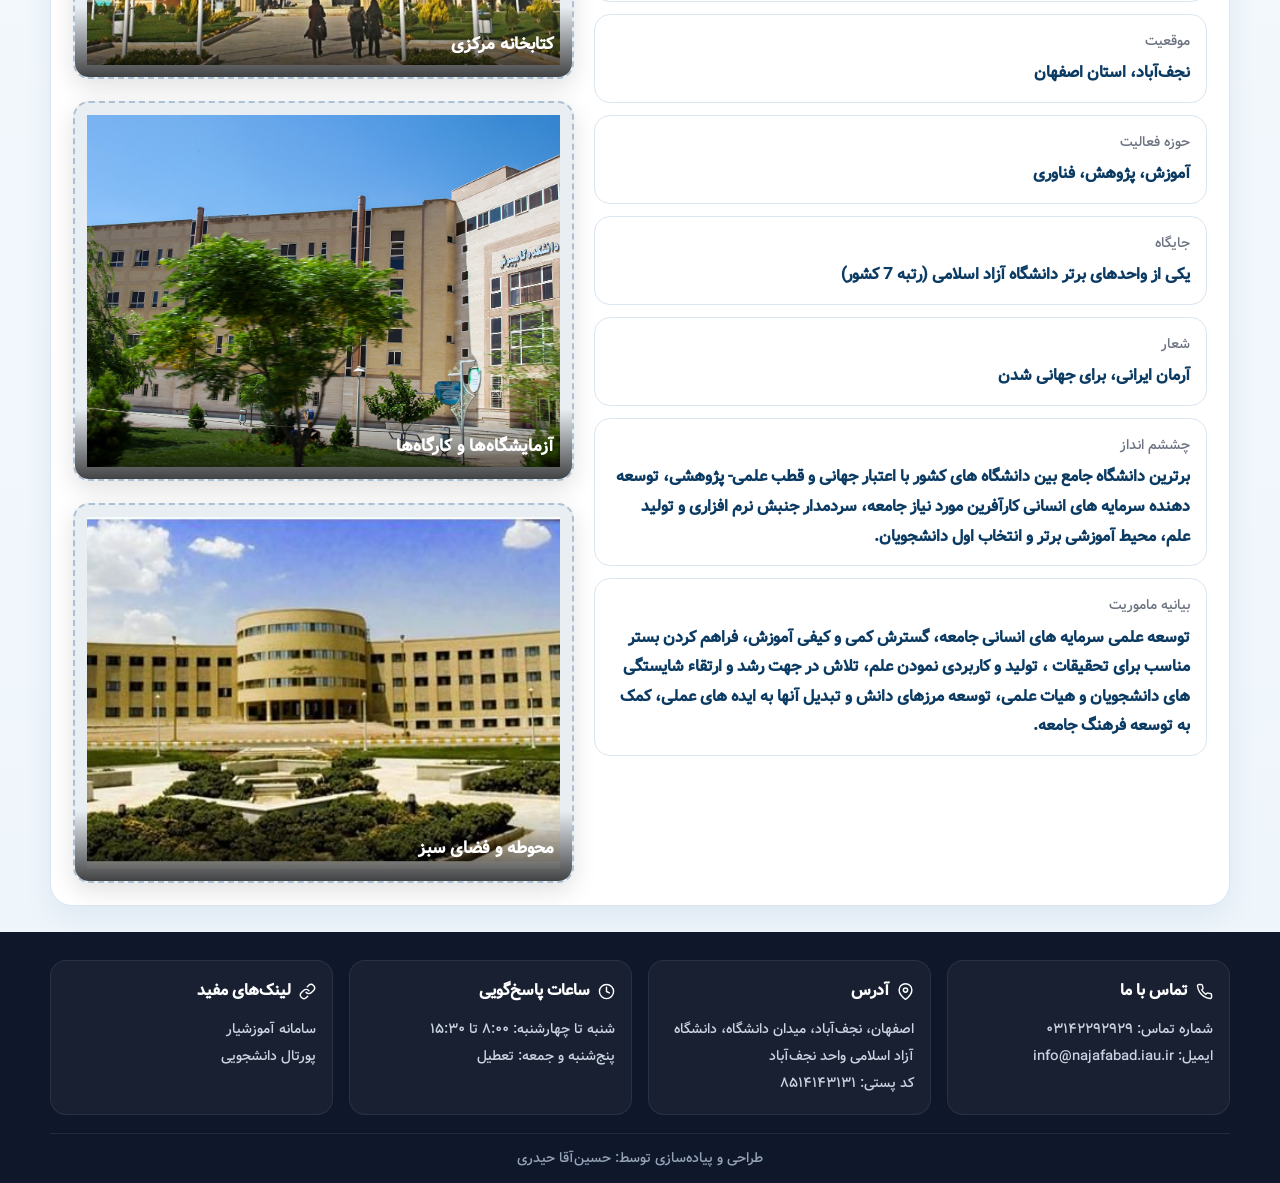
==== commit 5b236a63: "a little change" ====
--- a/index.html
+++ b/index.html
@@ -69,7 +69,7 @@
             <circle cx="8.5" cy="8.5" r="1.5"/>
             <polyline points="21 15 16 10 5 21"/>
           </svg> -->
-          IUAN
+          IAUN
         </span>
         <div>
           <h2>جستجوی دروس تخصصی ارائه شده</h2>
